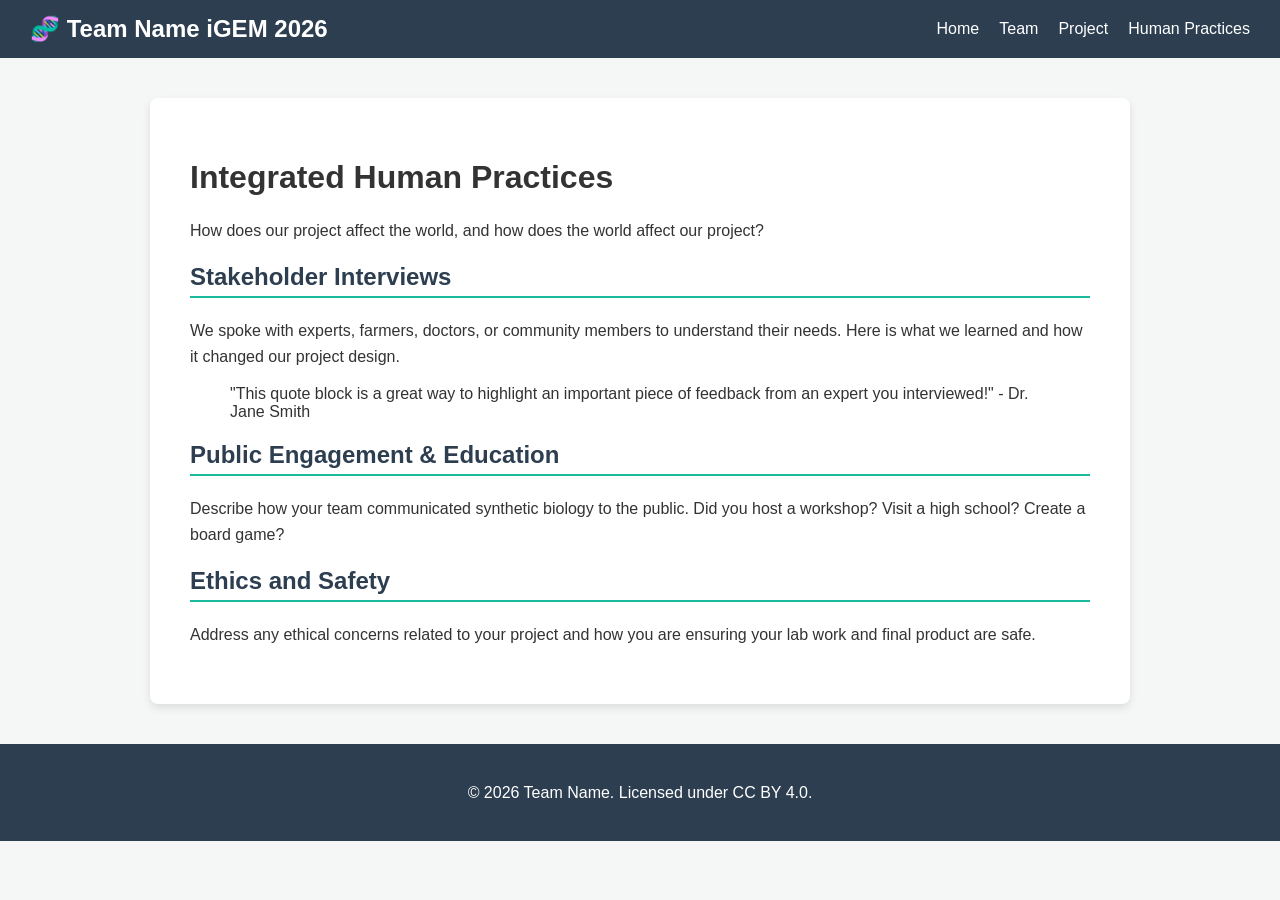
==== human-practices.html @ 7b25a650 "Create human-practices.html" ====
<!DOCTYPE html>
<html lang="en">
<head>
    <meta charset="UTF-8">
    <meta name="viewport" content="width=device-width, initial-scale=1.0">
    <title>Human Practices - Our iGEM Project</title>
    <link rel="stylesheet" href="style.css">
</head>
<body>

    <nav class="navbar">
        <div class="logo">🧬 Team Name iGEM 2026</div>
        <ul class="nav-links">
            <li><a href="index.html">Home</a></li>
            <li><a href="team.html">Team</a></li>
            <li><a href="project.html">Project</a></li>
            <li><a href="human-practices.html">Human Practices</a></li>
        </ul>
    </nav>

    <main class="content-container">
        <h1>Integrated Human Practices</h1>
        <p>How does our project affect the world, and how does the world affect our project?</p>

        <section class="hp-section">
            <h2>Stakeholder Interviews</h2>
            <p>We spoke with experts, farmers, doctors, or community members to understand their needs. Here is what we learned and how it changed our project design.</p>
            <blockquote>
                "This quote block is a great way to highlight an important piece of feedback from an expert you interviewed!" - Dr. Jane Smith
            </blockquote>
        </section>

        <section class="hp-section">
            <h2>Public Engagement & Education</h2>
            <p>Describe how your team communicated synthetic biology to the public. Did you host a workshop? Visit a high school? Create a board game?</p>
        </section>
        
        <section class="hp-section">
            <h2>Ethics and Safety</h2>
            <p>Address any ethical concerns related to your project and how you are ensuring your lab work and final product are safe.</p>
        </section>
    </main>

    <footer>
        <p>&copy; 2026 Team Name. Licensed under CC BY 4.0.</p>
    </footer>

</body>
</html>
---- style.css ----
/* --- GLOBAL STYLES --- */
body {
    font-family: 'Segoe UI', Tahoma, Geneva, Verdana, sans-serif;
    margin: 0;
    padding: 0;
    background-color: #f4f7f6;
    color: #333;
}

/* --- NAVIGATION BAR --- */
.navbar {
    background-color: #2c3e50;
    color: white;
    display: flex;
    justify-content: space-between;
    align-items: center;
    padding: 15px 30px;
    position: sticky;
    top: 0; /* Keeps the nav at the top while scrolling */
}

.navbar .logo {
    font-size: 1.5em;
    font-weight: bold;
}

.nav-links {
    list-style: none;
    display: flex;
    margin: 0;
    padding: 0;
}

.nav-links li {
    margin-left: 20px;
}

.nav-links a {
    color: white;
    text-decoration: none;
    font-weight: 500;
    transition: color 0.3s;
}

.nav-links a:hover {
    color: #18bc9c; /* iGEM green highlight */
}

/* --- HERO SECTION (Banner) --- */
.hero-section {
    background-color: #18bc9c;
    color: white;
    text-align: center;
    padding: 80px 20px;
}

.hero-section h1 {
    font-size: 3em;
    margin-bottom: 10px;
}

/* --- MAIN CONTENT --- */
.content-container {
    max-width: 900px;
    margin: 40px auto; /* Centers the content */
    background: white;
    padding: 40px;
    border-radius: 8px;
    box-shadow: 0 4px 8px rgba(0,0,0,0.1);
}

h2 {
    color: #2c3e50;
    border-bottom: 2px solid #18bc9c;
    padding-bottom: 5px;
}

p {
    line-height: 1.6;
}

/* --- FOOTER --- */
footer {
    text-align: center;
    padding: 20px;
    background-color: #2c3e50;
    color: white;
    margin-top: 40px;
}
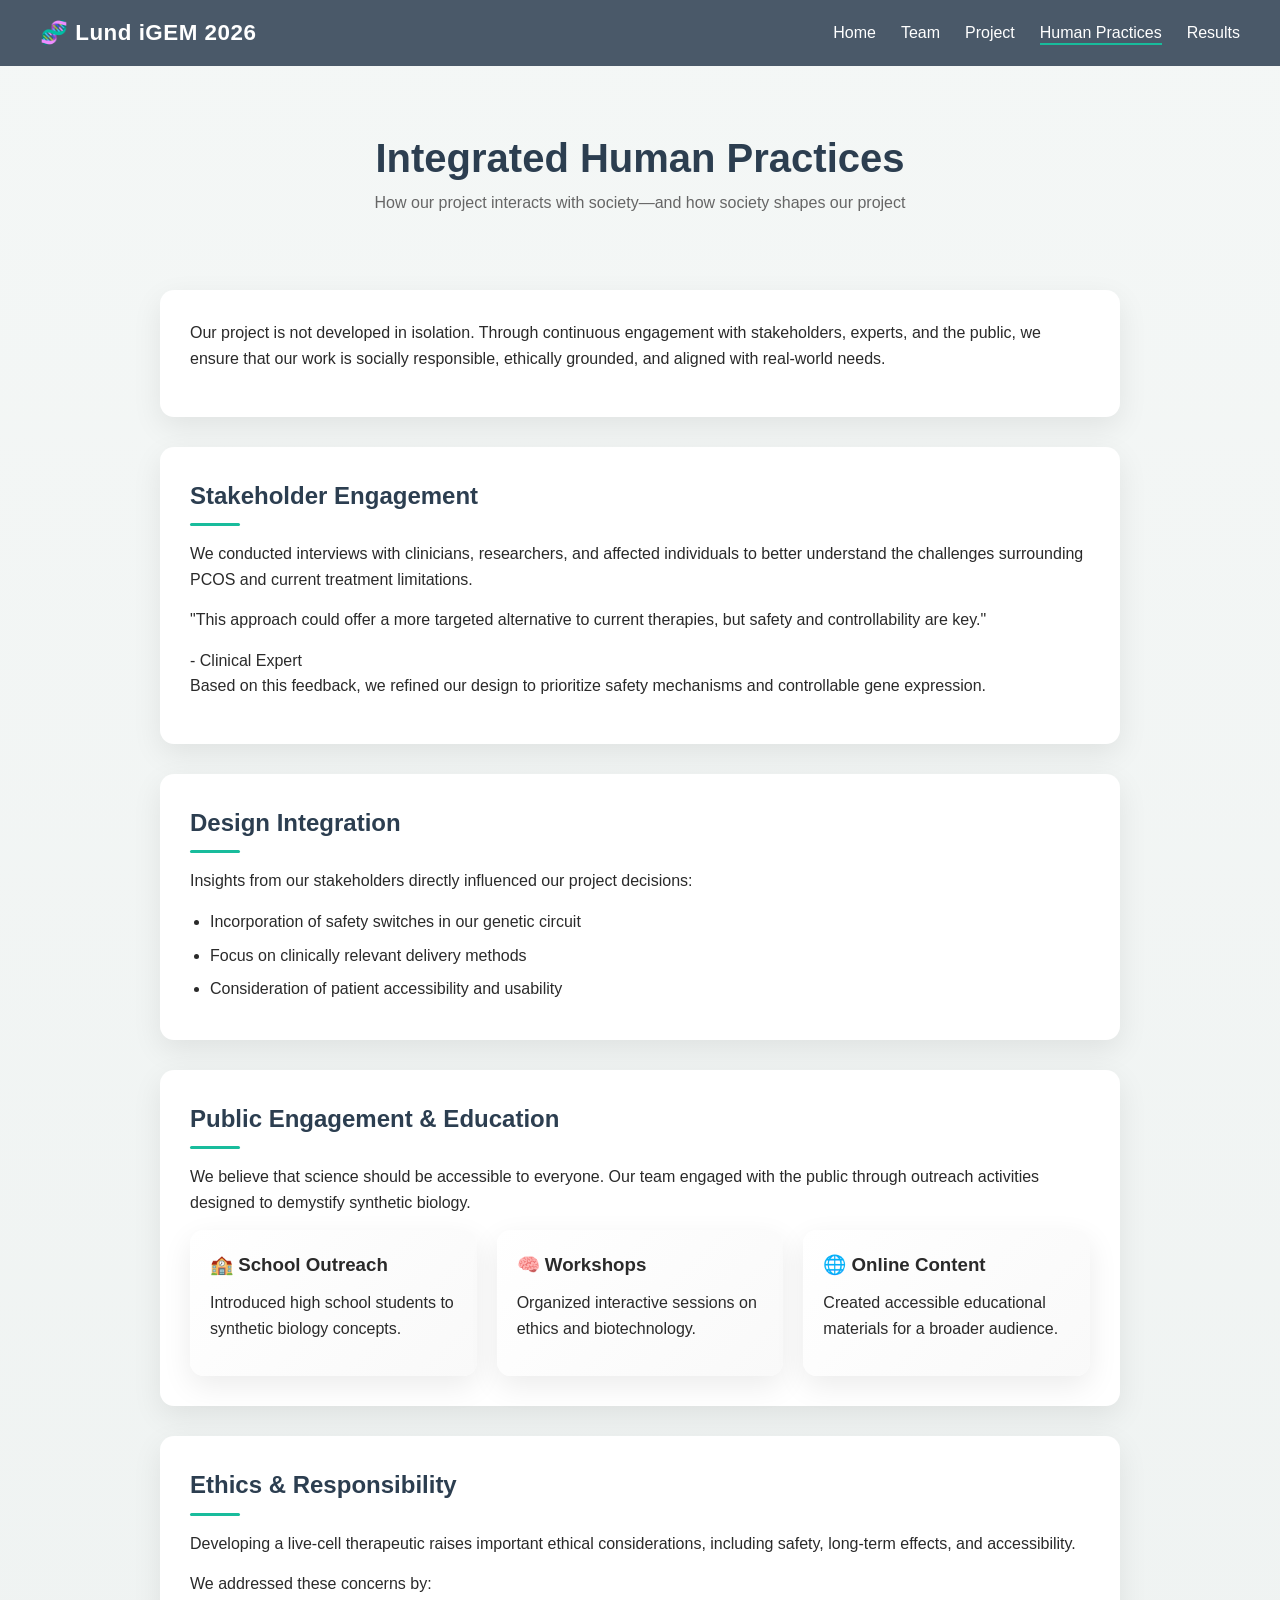
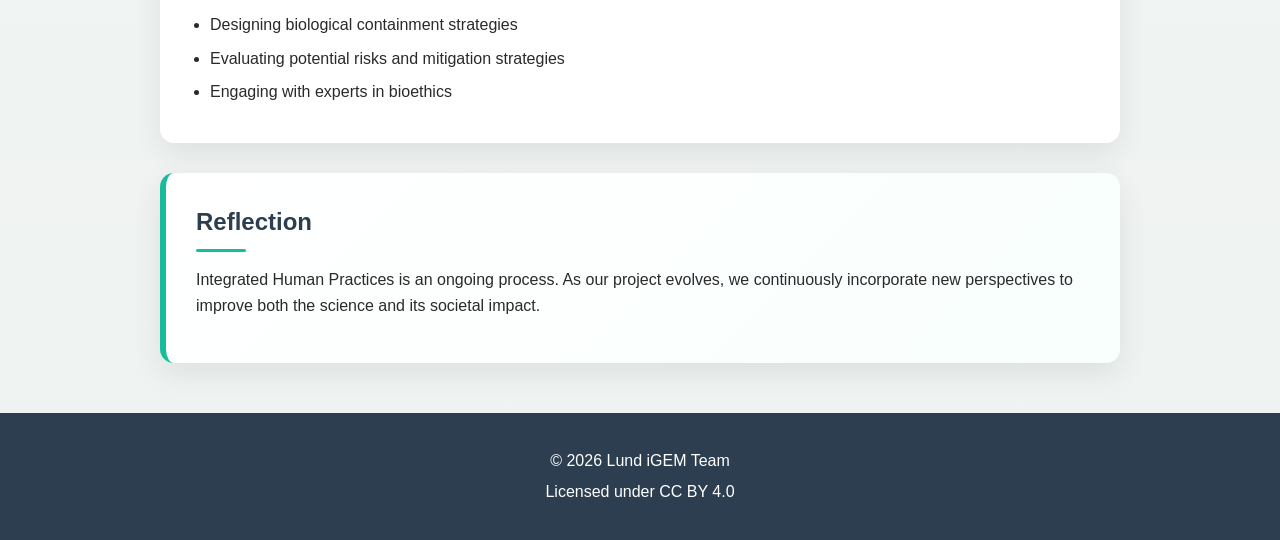
==== commit 1b46aa11: "Update human-practices.html" ====
--- a/human-practices.html
+++ b/human-practices.html
@@ -3,46 +3,147 @@
 <head>
     <meta charset="UTF-8">
     <meta name="viewport" content="width=device-width, initial-scale=1.0">
-    <title>Human Practices - Our iGEM Project</title>
+    <title>Human Practices | Lund iGEM 2026</title>
+    <meta name="description" content="Integrated Human Practices of Lund iGEM 2026.">
+    
     <link rel="stylesheet" href="style.css">
 </head>
+
 <body>
 
+    <!-- Navigation -->
     <nav class="navbar">
-        <div class="logo">🧬 Team Name iGEM 2026</div>
+        <div class="logo">🧬 Lund iGEM 2026</div>
         <ul class="nav-links">
             <li><a href="index.html">Home</a></li>
             <li><a href="team.html">Team</a></li>
             <li><a href="project.html">Project</a></li>
-            <li><a href="human-practices.html">Human Practices</a></li>
+            <li><a href="human-practices.html" class="active">Human Practices</a></li>
+            <li><a href="results.html">Results</a></li>
         </ul>
     </nav>
 
+    <!-- Page Header -->
+    <header class="page-header">
+        <h1>Integrated Human Practices</h1>
+        <p>How our project interacts with society—and how society shapes our project</p>
+    </header>
+
+    <!-- Main Content -->
     <main class="content-container">
-        <h1>Integrated Human Practices</h1>
-        <p>How does our project affect the world, and how does the world affect our project?</p>
 
-        <section class="hp-section">
-            <h2>Stakeholder Interviews</h2>
-            <p>We spoke with experts, farmers, doctors, or community members to understand their needs. Here is what we learned and how it changed our project design.</p>
-            <blockquote>
-                "This quote block is a great way to highlight an important piece of feedback from an expert you interviewed!" - Dr. Jane Smith
-            </blockquote>
+        <!-- Intro -->
+        <section class="project-section">
+            <p>
+                Our project is not developed in isolation. Through continuous engagement 
+                with stakeholders, experts, and the public, we ensure that our work is 
+                socially responsible, ethically grounded, and aligned with real-world needs.
+            </p>
         </section>
 
-        <section class="hp-section">
+        <!-- Stakeholders -->
+        <section class="project-section">
+            <h2>Stakeholder Engagement</h2>
+
+            <p>
+                We conducted interviews with clinicians, researchers, and affected individuals 
+                to better understand the challenges surrounding PCOS and current treatment limitations.
+            </p>
+
+            <div class="quote-box">
+                <p>
+                    "This approach could offer a more targeted alternative to current therapies, 
+                    but safety and controllability are key."
+                </p>
+                <span>- Clinical Expert</span>
+            </div>
+
+            <p>
+                Based on this feedback, we refined our design to prioritize safety mechanisms 
+                and controllable gene expression.
+            </p>
+        </section>
+
+        <!-- Integration -->
+        <section class="project-section">
+            <h2>Design Integration</h2>
+
+            <p>
+                Insights from our stakeholders directly influenced our project decisions:
+            </p>
+
+            <ul class="design-list">
+                <li>Incorporation of safety switches in our genetic circuit</li>
+                <li>Focus on clinically relevant delivery methods</li>
+                <li>Consideration of patient accessibility and usability</li>
+            </ul>
+        </section>
+
+        <!-- Public Engagement -->
+        <section class="project-section">
             <h2>Public Engagement & Education</h2>
-            <p>Describe how your team communicated synthetic biology to the public. Did you host a workshop? Visit a high school? Create a board game?</p>
+
+            <p>
+                We believe that science should be accessible to everyone. Our team engaged 
+                with the public through outreach activities designed to demystify synthetic biology.
+            </p>
+
+            <div class="card-container">
+
+                <div class="card">
+                    <h3>🏫 School Outreach</h3>
+                    <p>Introduced high school students to synthetic biology concepts.</p>
+                </div>
+
+                <div class="card">
+                    <h3>🧠 Workshops</h3>
+                    <p>Organized interactive sessions on ethics and biotechnology.</p>
+                </div>
+
+                <div class="card">
+                    <h3>🌐 Online Content</h3>
+                    <p>Created accessible educational materials for a broader audience.</p>
+                </div>
+
+            </div>
         </section>
-        
-        <section class="hp-section">
-            <h2>Ethics and Safety</h2>
-            <p>Address any ethical concerns related to your project and how you are ensuring your lab work and final product are safe.</p>
+
+        <!-- Ethics -->
+        <section class="project-section">
+            <h2>Ethics & Responsibility</h2>
+
+            <p>
+                Developing a live-cell therapeutic raises important ethical considerations, 
+                including safety, long-term effects, and accessibility.
+            </p>
+
+            <p>
+                We addressed these concerns by:
+            </p>
+
+            <ul class="design-list">
+                <li>Designing biological containment strategies</li>
+                <li>Evaluating potential risks and mitigation strategies</li>
+                <li>Engaging with experts in bioethics</li>
+            </ul>
         </section>
+
+        <!-- Reflection -->
+        <section class="project-section highlight-section">
+            <h2>Reflection</h2>
+            <p>
+                Integrated Human Practices is an ongoing process. As our project evolves, 
+                we continuously incorporate new perspectives to improve both the science 
+                and its societal impact.
+            </p>
+        </section>
+
     </main>
 
+    <!-- Footer -->
     <footer>
-        <p>&copy; 2026 Team Name. Licensed under CC BY 4.0.</p>
+        <p>&copy; 2026 Lund iGEM Team</p>
+        <p>Licensed under CC BY 4.0</p>
     </footer>
 
 </body>
--- a/style.css
+++ b/style.css
@@ -1,89 +1,314 @@
-/* --- GLOBAL STYLES --- */
-body {
-    font-family: 'Segoe UI', Tahoma, Geneva, Verdana, sans-serif;
+/* --- ROOT DESIGN SYSTEM --- */
+:root {
+    --primary: #18bc9c;
+    --primary-dark: #13967d;
+    --secondary: #2c3e50;
+    --accent: #00d4ff;
+    --bg: #f4f7f6;
+    --text: #2a2a2a;
+    --white: #ffffff;
+
+    --radius: 14px;
+    --shadow: 0 10px 30px rgba(0, 0, 0, 0.08);
+    --glass: rgba(255, 255, 255, 0.7);
+}
+
+/* --- GLOBAL RESET --- */
+* {
+    box-sizing: border-box;
     margin: 0;
     padding: 0;
-    background-color: #f4f7f6;
-    color: #333;
-}
-
-/* --- NAVIGATION BAR --- */
+}
+
+/* --- BODY --- */
+body {
+    font-family: 'Inter', 'Segoe UI', sans-serif;
+    background: linear-gradient(180deg, #f4f7f6 0%, #eef2f1 100%);
+    color: var(--text);
+    line-height: 1.6;
+}
+
+/* --- NAVBAR --- */
 .navbar {
-    background-color: #2c3e50;
-    color: white;
     display: flex;
     justify-content: space-between;
     align-items: center;
-    padding: 15px 30px;
+    padding: 15px 40px;
+
+    background: rgba(44, 62, 80, 0.85);
+    backdrop-filter: blur(10px);
+    color: white;
+
     position: sticky;
-    top: 0; /* Keeps the nav at the top while scrolling */
-}
-
-.navbar .logo {
-    font-size: 1.5em;
-    font-weight: bold;
+    top: 0;
+    z-index: 1000;
+}
+
+.logo {
+    font-size: 1.4rem;
+    font-weight: 700;
+    letter-spacing: 0.5px;
 }
 
 .nav-links {
+    display: flex;
     list-style: none;
-    display: flex;
-    margin: 0;
-    padding: 0;
-}
-
-.nav-links li {
-    margin-left: 20px;
+    gap: 25px;
 }
 
 .nav-links a {
     color: white;
     text-decoration: none;
     font-weight: 500;
-    transition: color 0.3s;
+    position: relative;
+    transition: all 0.3s ease;
+}
+
+/* underline animation */
+.nav-links a::after {
+    content: "";
+    position: absolute;
+    width: 0%;
+    height: 2px;
+    bottom: -4px;
+    left: 0;
+    background: var(--primary);
+    transition: width 0.3s;
+}
+
+.nav-links a:hover::after,
+.nav-links .active::after {
+    width: 100%;
 }
 
 .nav-links a:hover {
-    color: #18bc9c; /* iGEM green highlight */
-}
-
-/* --- HERO SECTION (Banner) --- */
+    color: var(--primary);
+}
+
+/* --- HERO SECTION --- */
 .hero-section {
-    background-color: #18bc9c;
-    color: white;
-    text-align: center;
-    padding: 80px 20px;
-}
-
-.hero-section h1 {
-    font-size: 3em;
+    background: linear-gradient(135deg, #18bc9c, #00d4ff);
+    color: white;
+    text-align: center;
+    padding: 120px 20px 100px;
+}
+
+.hero-content h1 {
+    font-size: 3rem;
+    margin-bottom: 15px;
+}
+
+.hero-content p {
+    font-size: 1.2rem;
+    opacity: 0.95;
+}
+
+/* --- BUTTONS --- */
+.cta-button {
+    display: inline-block;
+    margin-top: 25px;
+    padding: 12px 24px;
+    border-radius: 999px;
+    background: white;
+    color: var(--primary);
+    font-weight: 600;
+    text-decoration: none;
+    transition: all 0.3s ease;
+}
+
+.cta-button:hover {
+    transform: translateY(-2px);
+    box-shadow: var(--shadow);
+}
+
+.cta-button.secondary {
+    background: transparent;
+    border: 2px solid white;
+    color: white;
+}
+
+/* --- PAGE HEADER --- */
+.page-header {
+    text-align: center;
+    padding: 60px 20px 20px;
+}
+
+.page-header h1 {
+    font-size: 2.5rem;
+    color: var(--secondary);
+}
+
+.page-header p {
+    color: #666;
+}
+
+/* --- MAIN CONTAINER --- */
+.content-container {
+    max-width: 1000px;
+    margin: 40px auto;
+    padding: 0 20px;
+}
+
+/* --- SECTIONS --- */
+.project-section,
+.project-summary,
+.highlights,
+.cta-section {
+    background: var(--white);
+    padding: 30px;
+    border-radius: var(--radius);
+    box-shadow: var(--shadow);
+    margin-bottom: 30px;
+    transition: transform 0.2s ease;
+}
+
+.project-section:hover,
+.project-summary:hover {
+    transform: translateY(-4px);
+}
+
+/* --- HEADINGS --- */
+h2 {
+    color: var(--secondary);
+    margin-bottom: 15px;
+    position: relative;
+}
+
+h2::after {
+    content: "";
+    display: block;
+    width: 50px;
+    height: 3px;
+    background: var(--primary);
+    margin-top: 8px;
+    border-radius: 2px;
+}
+
+/* --- TEXT --- */
+p {
+    margin-bottom: 15px;
+}
+
+/* --- IMAGE --- */
+.responsive-image {
+    width: 100%;
+    border-radius: var(--radius);
+    margin-top: 15px;
+}
+
+/* --- CARDS --- */
+.card-container {
+    display: grid;
+    grid-template-columns: repeat(auto-fit, minmax(250px, 1fr));
+    gap: 20px;
+}
+
+.card {
+    background: linear-gradient(135deg, #ffffff, #f9f9f9);
+    padding: 20px;
+    border-radius: var(--radius);
+    box-shadow: var(--shadow);
+    transition: all 0.25s ease;
+}
+
+.card:hover {
+    transform: translateY(-6px) scale(1.02);
+}
+
+.card h3 {
     margin-bottom: 10px;
 }
 
-/* --- MAIN CONTENT --- */
-.content-container {
-    max-width: 900px;
-    margin: 40px auto; /* Centers the content */
-    background: white;
-    padding: 40px;
-    border-radius: 8px;
-    box-shadow: 0 4px 8px rgba(0,0,0,0.1);
-}
-
-h2 {
-    color: #2c3e50;
-    border-bottom: 2px solid #18bc9c;
-    padding-bottom: 5px;
-}
-
-p {
-    line-height: 1.6;
+/* --- LISTS --- */
+ul {
+    padding-left: 20px;
+}
+
+.design-list li {
+    margin-bottom: 8px;
+}
+
+/* --- PLACEHOLDER BOX --- */
+.image-placeholder {
+    background: #eef2f1;
+    border: 2px dashed #ccc;
+    border-radius: var(--radius);
+    padding: 30px;
+    text-align: center;
+    margin-top: 20px;
+    color: #777;
+}
+
+/* --- CTA SECTION --- */
+.cta-section {
+    text-align: center;
+}
+
+.cta-links {
+    margin-top: 15px;
+    display: flex;
+    justify-content: center;
+    gap: 15px;
+    flex-wrap: wrap;
+}
+
+/* --- HIGHLIGHT SECTION --- */
+.highlight-section {
+    border-left: 6px solid var(--primary);
+    background: linear-gradient(135deg, #ffffff, #f8fffd);
 }
 
 /* --- FOOTER --- */
 footer {
     text-align: center;
-    padding: 20px;
-    background-color: #2c3e50;
-    color: white;
-    margin-top: 40px;
-}
+    padding: 30px 20px;
+    background: var(--secondary);
+    color: white;
+    margin-top: 50px;
+}
+
+footer p {
+    margin: 5px 0;
+}
+
+/* --- RESPONSIVE --- */
+@media (max-width: 768px) {
+
+    .navbar {
+        flex-direction: column;
+        gap: 10px;
+    }
+
+    .nav-links {
+        flex-wrap: wrap;
+        justify-content: center;
+    }
+
+    .hero-content h1 {
+        font-size: 2.2rem;
+    }
+
+    .page-header h1 {
+        font-size: 2rem;
+    }
+}
+/* --- TEAM CARDS --- */
+.team-card {
+    text-align: center;
+}
+
+.team-photo {
+    width: 100%;
+    max-width: 140px;
+    height: 140px;
+    object-fit: cover;
+    border-radius: 50%;
+    margin: 0 auto 15px;
+    display: block;
+}
+
+.role {
+    font-weight: 600;
+    color: var(--primary);
+    margin-bottom: 10px;
+}
